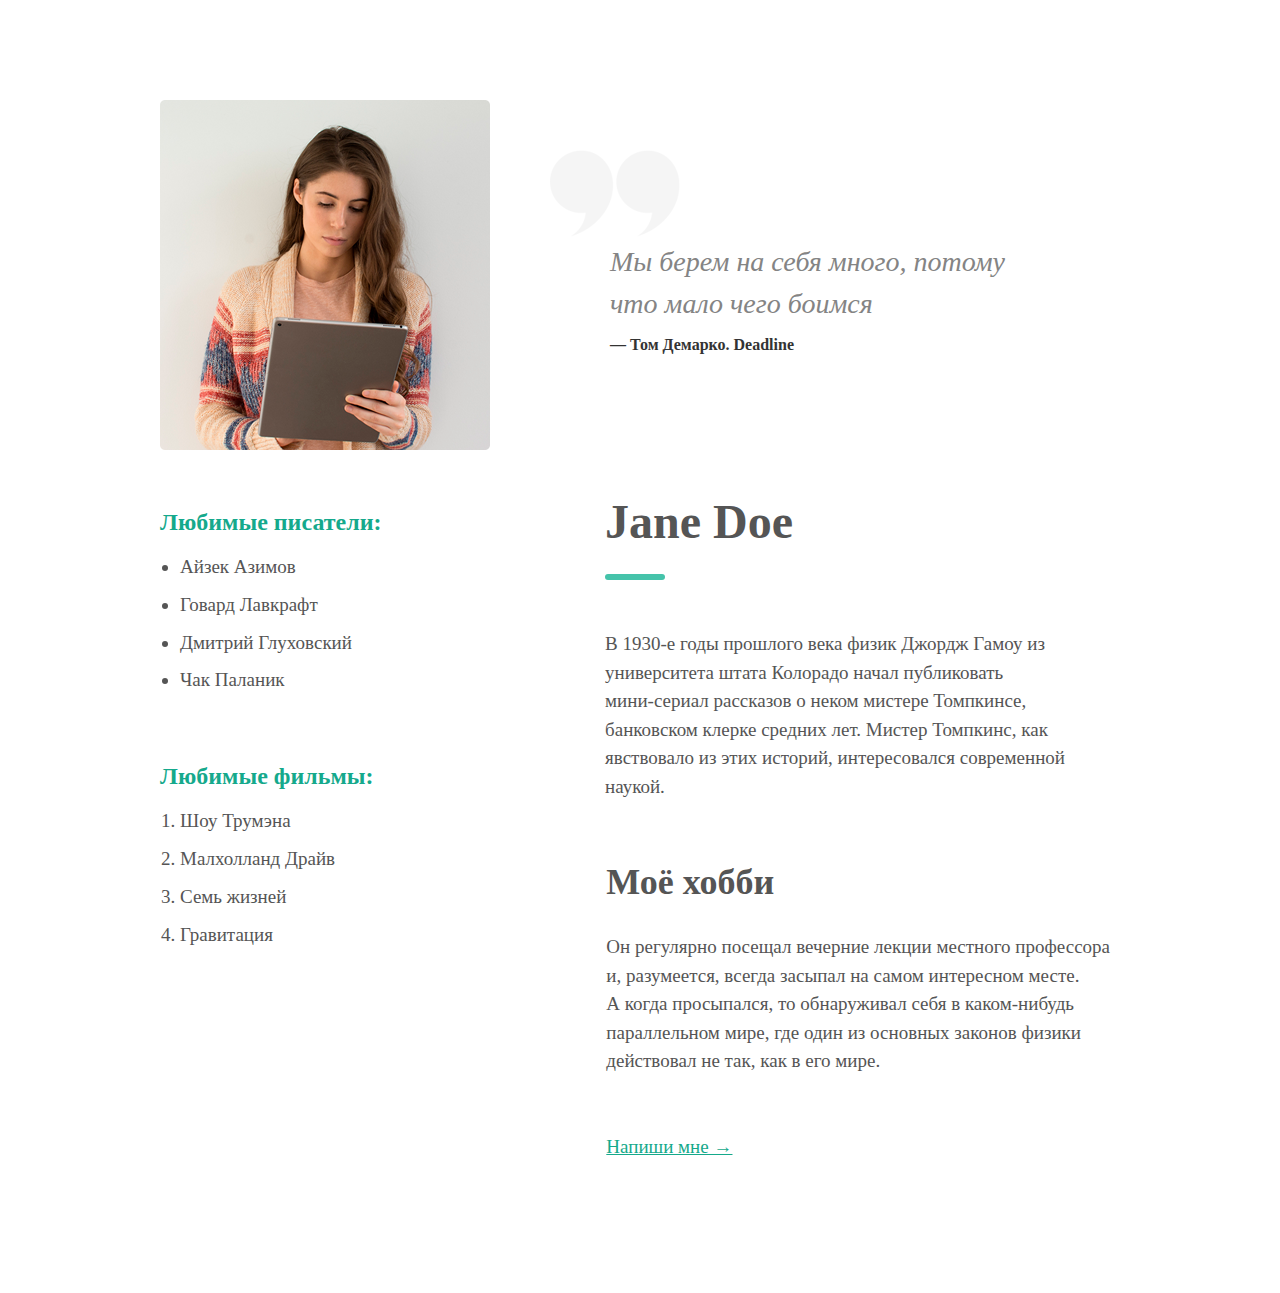
==== lw5/index.html @ c423356d "Fits version html layout" ====
<!DOCTYPE html>
<html lang="ru">
  <head>
    <meta charset="UTF-8">
    <title>Страничка о человеке</title>
    <link href="css/main.css" rel="stylesheet">
  </head>
  <body>
    <article>
      <div class="container">
        <div class="heading">
          <img src="img/photo.png" alt="Здесь будет моё фото" class="photo">
          <div class="quote">
            <img src="img/quotes.png" alt="Кавычки" class="quotes">
            <p>
              Мы берем на себя много, потому<br>
              что мало чего боимся
            </p>
            <b>
              — Том Демарко. Deadline
            </b>
          </div>
        </div>
        <div class="midlle">
          <div class="favorite writers">
            <b>Любимые писатели:</b>
            <ul>
              <li>
                Айзек Азимов
              </li>
              <li>
                Говард Лавкрафт
              </li>
              <li>
                Дмитрий Глуховский
              </li>
              <li>
                Чак Паланик
              </li>
            </ul>
          </div>
          <div class="text1">
            <h1>
              Jane Doe
            </h1>
            <div class="rectangle"></div>
            <p>
              В 1930-е годы прошлого века физик Джордж Гамоу из<br> 
              университета штата Колорадо начал публиковать<br> 
              мини-сериал рассказов о неком мистере Томпкинсе,<br> 
              банковском клерке средних лет. Мистер Томпкинс, как<br> 
              явствовало из этих историй, интересовался современной<br> 
              наукой. 
            </p>
          </div>
        </div>
        <div class="favorite movies">
          <b>Любимые фильмы:</b>
          <ol>
            <li>
              Шоу Трумэна
            </li>
            <li>
              Малхолланд Драйв
            </li>
            <li>
              Семь жизней
            </li>
            <li>
              Гравитация
            </li>
          </ol>
        </div>
        <div class="hobby">
          <h2>
            Моё хобби
          </h2>
          <p>
            Он регулярно посещал вечерние лекции местного профессора<br>
            и, разумеется, всегда засыпал на самом интересном месте.<br> 
            А когда просыпался, то обнаруживал себя в каком-нибудь<br> 
            параллельном мире, где один из основных законов физики<br> 
            действовал не так, как в его мире. 
          </p>
          <a class="ref" href="#">
            Напиши мне →
          </a>
        </div>
    </article>
  </body>
</html>
---- lw5/css/main.css ----
body 
{
    font-family: Arial, sans-serif; /*Запрашиваем на компьютере пользователя шрифт Arial, иначе загружаем любой без засечек*/
    padding: 0; /*Обнуляем уст-е браузером по-у оступы внутрь эл-а*/
    margin: 0; /*отсуп наружу эл-а(по периметру)*/
    color: #555;
}

div
{
    box-sizing: border-box;        /*Записать*/     
}

.container
{
    width: 1000px;
    margin: 0 auto;
}

.photo
{
    width: 330px;
    height: 350px;
    margin: 100px 0 0 20px;
}

.quote 
{
    display: inline;             /*Записать*/
    position: absolute;          /*Записать*/
    margin: 150px 0 0 60px;
}

.quote p
{
    margin: 0 0 0 60px;
    font: Italic 28px/1.5 Georgia;
    color: #848484
}

.quote b
{
    margin: 0 0 0 60px;
    font: Bold 16px/2.5 'Open Sans';
    color: #333
}

.midlle
{ 
    margin: 50px 0 0 20px;
}

.favorite b
{
    width: inherit;
    margin: 0;
    font: Bold 24px/1.5 'Open Sans';
    color: #15a98c
}

.writers
{
    width: 260px;
    float: left;
}

.midlle ul
{
    padding: 0 0 0 20px;
}

li
{
    margin: 15px 0 0 0;
    font: 19px/1.2 Georgia;
}

.text1
{
    float: right;
    position: relative;
    margin: 0 75px 0 0;
}

.text1 p
{
    font: 19px/1.5 Georgia;
    margin: 50px 0 0 0;
}

h1
{
    font: Bold 48px 'Open Sans';
    margin: -10px 0 0 0;
}

.rectangle
{
    background: #45c3aa;
    border-radius: 10px;
    width: 60px;
    height: 6px;
    margin: 25px 0 0 0;
}

.movies
{
    width: 260px;
    float: left;
    margin: 50px 0 0 20px;
}

ol
{
    padding: 0 0 0 20px;
}

.hobby
{
    float: right;
    margin: 0 30px 135px 0;    
}

h2
{
    font: Bold 36px 'Open Sans';
    margin: 60px 0 0 0;
}

.hobby p
{
    font: 19px/1.5 Georgia;
    margin: 30px 0 0 0;
}

.ref
{
    display: block;
    color: #15a98b;
    text-decoration: underline;
    font: 19px Georgia;
    margin: 60px 0 0 0;
}

.ref:hover
{
    color: #098d72;
}
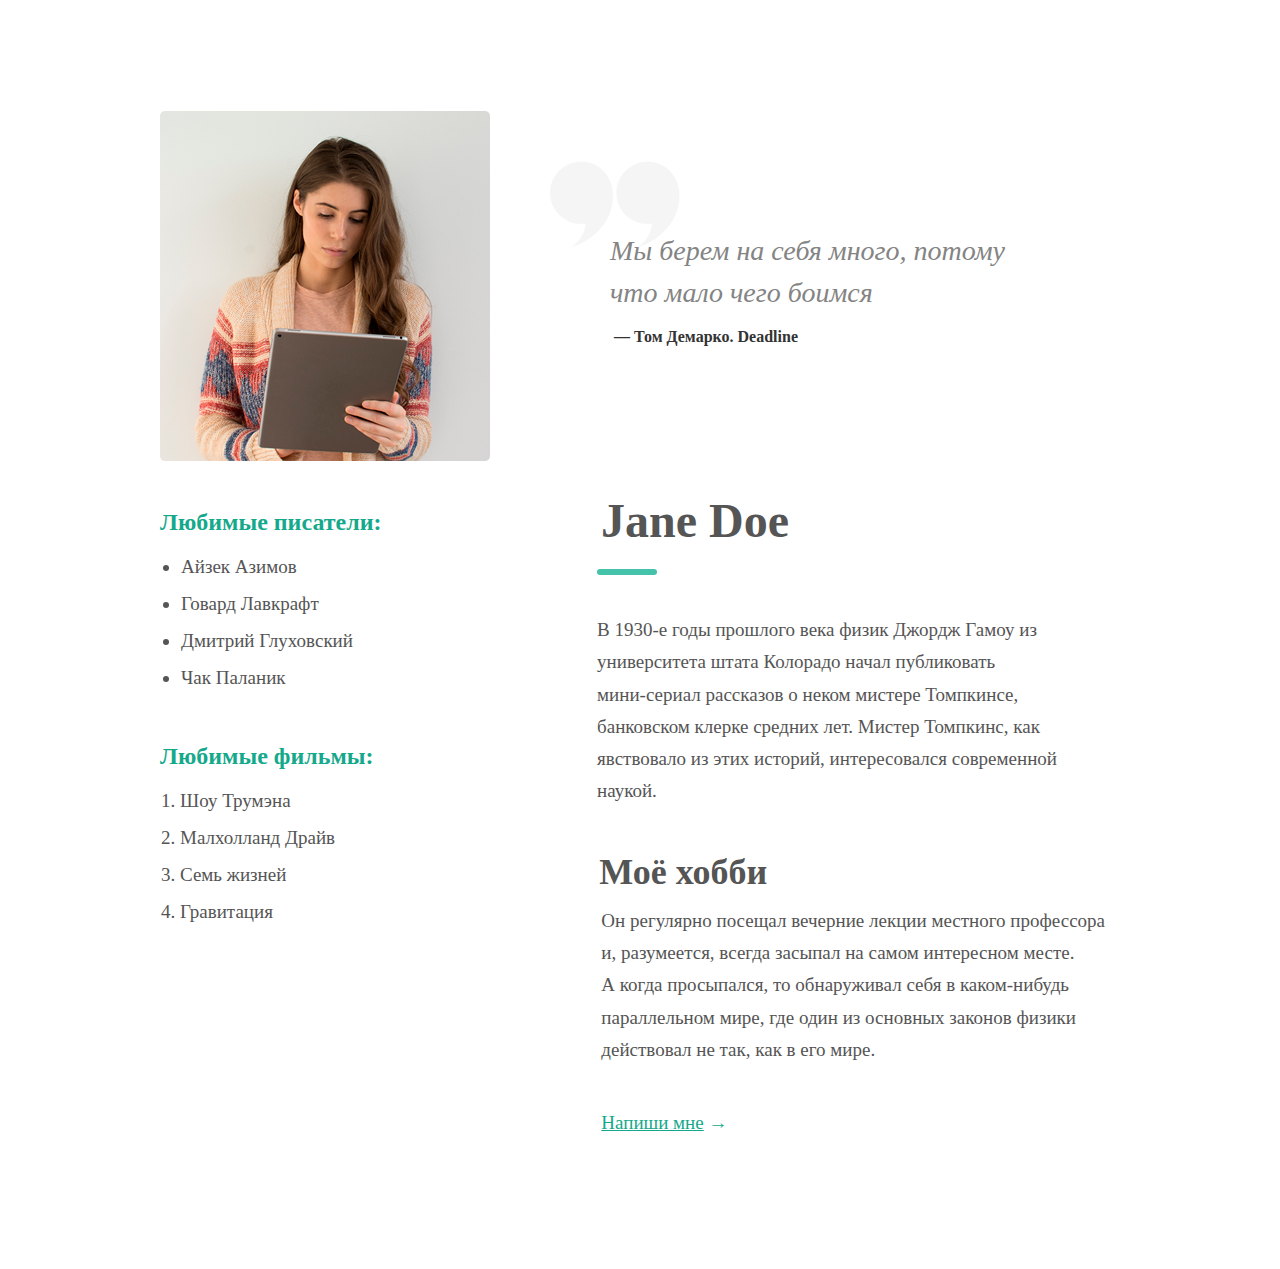
==== commit 4ad1edca: "update" ====
--- a/lw5/index.html
+++ b/lw5/index.html
@@ -21,41 +21,39 @@
             </b>
           </div>
         </div>
-        <div class="midlle">
-          <div class="favorite writers">
-            <b>Любимые писатели:</b>
-            <ul>
-              <li>
-                Айзек Азимов
-              </li>
-              <li>
-                Говард Лавкрафт
-              </li>
-              <li>
-                Дмитрий Глуховский
-              </li>
-              <li>
-                Чак Паланик
-              </li>
-            </ul>
-          </div>
-          <div class="text1">
-            <h1>
-              Jane Doe
-            </h1>
-            <div class="rectangle"></div>
-            <p>
-              В 1930-е годы прошлого века физик Джордж Гамоу из<br> 
-              университета штата Колорадо начал публиковать<br> 
-              мини-сериал рассказов о неком мистере Томпкинсе,<br> 
-              банковском клерке средних лет. Мистер Томпкинс, как<br> 
-              явствовало из этих историй, интересовался современной<br> 
-              наукой. 
-            </p>
-          </div>
+        <div class="favorite writers">
+          <strong>Любимые писатели:</strong>
+          <ul>
+            <li>
+              Айзек Азимов
+            </li>
+            <li>
+              Говард Лавкрафт
+            </li>
+            <li>
+              Дмитрий Глуховский
+            </li>
+            <li>
+              Чак Паланик
+            </li>
+          </ul>
+        </div>
+        <div class="text1">
+          <h1>
+            Jane Doe
+          </h1>
+          <div class="rectangle"></div>
+          <p>
+            В 1930-е годы прошлого века физик Джордж Гамоу из<br> 
+            университета штата Колорадо начал публиковать<br> 
+            мини-сериал рассказов о неком мистере Томпкинсе,<br> 
+            банковском клерке средних лет. Мистер Томпкинс, как<br> 
+            явствовало из этих историй, интересовался современной<br> 
+            наукой. 
+          </p>
         </div>
         <div class="favorite movies">
-          <b>Любимые фильмы:</b>
+          <strong>Любимые фильмы:</strong>
           <ol>
             <li>
               Шоу Трумэна
@@ -83,9 +81,10 @@
             действовал не так, как в его мире. 
           </p>
           <a class="ref" href="#">
-            Напиши мне →
+            <ins>Напиши мне</ins> →
           </a>
         </div>
+      </div>
     </article>
   </body>
 </html>--- a/lw5/css/main.css
+++ b/lw5/css/main.css
@@ -1,6 +1,6 @@
 body 
 {
-    font-family: Arial, sans-serif; /*Запрашиваем на компьютере пользователя шрифт Arial, иначе загружаем любой без засечек*/
+    font-family: Georgia, sans-serif; /*Запрашиваем на компьютере пользователя шрифт Arial, иначе загружаем любой без засечек*/
     padding: 0; /*Обнуляем уст-е браузером по-у оступы внутрь эл-а*/
     margin: 0; /*отсуп наружу эл-а(по периметру)*/
     color: #555;
@@ -21,36 +21,36 @@
 {
     width: 330px;
     height: 350px;
-    margin: 100px 0 0 20px;
+    margin: 111px 0 0 20px;
 }
 
 .quote 
 {
     display: inline;             /*Записать*/
     position: absolute;          /*Записать*/
-    margin: 150px 0 0 60px;
+}
+
+.quotes
+{
+    position: absolute;
+    margin: 161px 0 0 60px;
 }
 
 .quote p
 {
-    margin: 0 0 0 60px;
+    margin: 230px 0 0 120px;
     font: Italic 28px/1.5 Georgia;
     color: #848484
 }
 
 .quote b
 {
-    margin: 0 0 0 60px;
-    font: Bold 16px/2.5 'Open Sans';
+    margin: 0 0 0 124px;
+    font: Bold 16px/2.9 'Open Sans';
     color: #333
 }
 
-.midlle
-{ 
-    margin: 50px 0 0 20px;
-}
-
-.favorite b
+.favorite strong
 {
     width: inherit;
     margin: 0;
@@ -62,36 +62,37 @@
 {
     width: 260px;
     float: left;
+    margin: 39px 0 0 20px;
 }
 
-.midlle ul
+ul
 {
-    padding: 0 0 0 20px;
+    padding: 0 0 0 21px;
 }
 
 li
 {
     margin: 15px 0 0 0;
-    font: 19px/1.2 Georgia;
+    font: 19px/1.15 Georgia;
 }
 
 .text1
 {
     float: right;
     position: relative;
-    margin: 0 75px 0 0;
+    margin: 39px 83px 0 0;
 }
 
 .text1 p
 {
-    font: 19px/1.5 Georgia;
-    margin: 50px 0 0 0;
+    font: 19px/1.7 Georgia;
+    margin: 39px 0 0 0;
 }
 
 h1
 {
     font: Bold 48px 'Open Sans';
-    margin: -10px 0 0 0;
+    margin: -11px 0 0 4px;
 }
 
 .rectangle
@@ -100,14 +101,14 @@
     border-radius: 10px;
     width: 60px;
     height: 6px;
-    margin: 25px 0 0 0;
+    margin: 21px 0 0 0;
 }
 
 .movies
 {
     width: 260px;
     float: left;
-    margin: 50px 0 0 20px;
+    margin: 34px 0 0 20px;
 }
 
 ol
@@ -118,28 +119,28 @@
 .hobby
 {
     float: right;
-    margin: 0 30px 135px 0;    
+    margin: 0 35px 135px 0;    
 }
 
 h2
 {
     font: Bold 36px 'Open Sans';
-    margin: 60px 0 0 0;
+    margin: 43px 0 0 -2px;
 }
 
 .hobby p
 {
-    font: 19px/1.5 Georgia;
-    margin: 30px 0 0 0;
+    font: 19px/1.7 Georgia;
+    margin: 12px 0 0 0;
 }
 
 .ref
 {
     display: block;
     color: #15a98b;
-    text-decoration: underline;
+    text-decoration: none;
     font: 19px Georgia;
-    margin: 60px 0 0 0;
+    margin: 46px 0 0 0;
 }
 
 .ref:hover
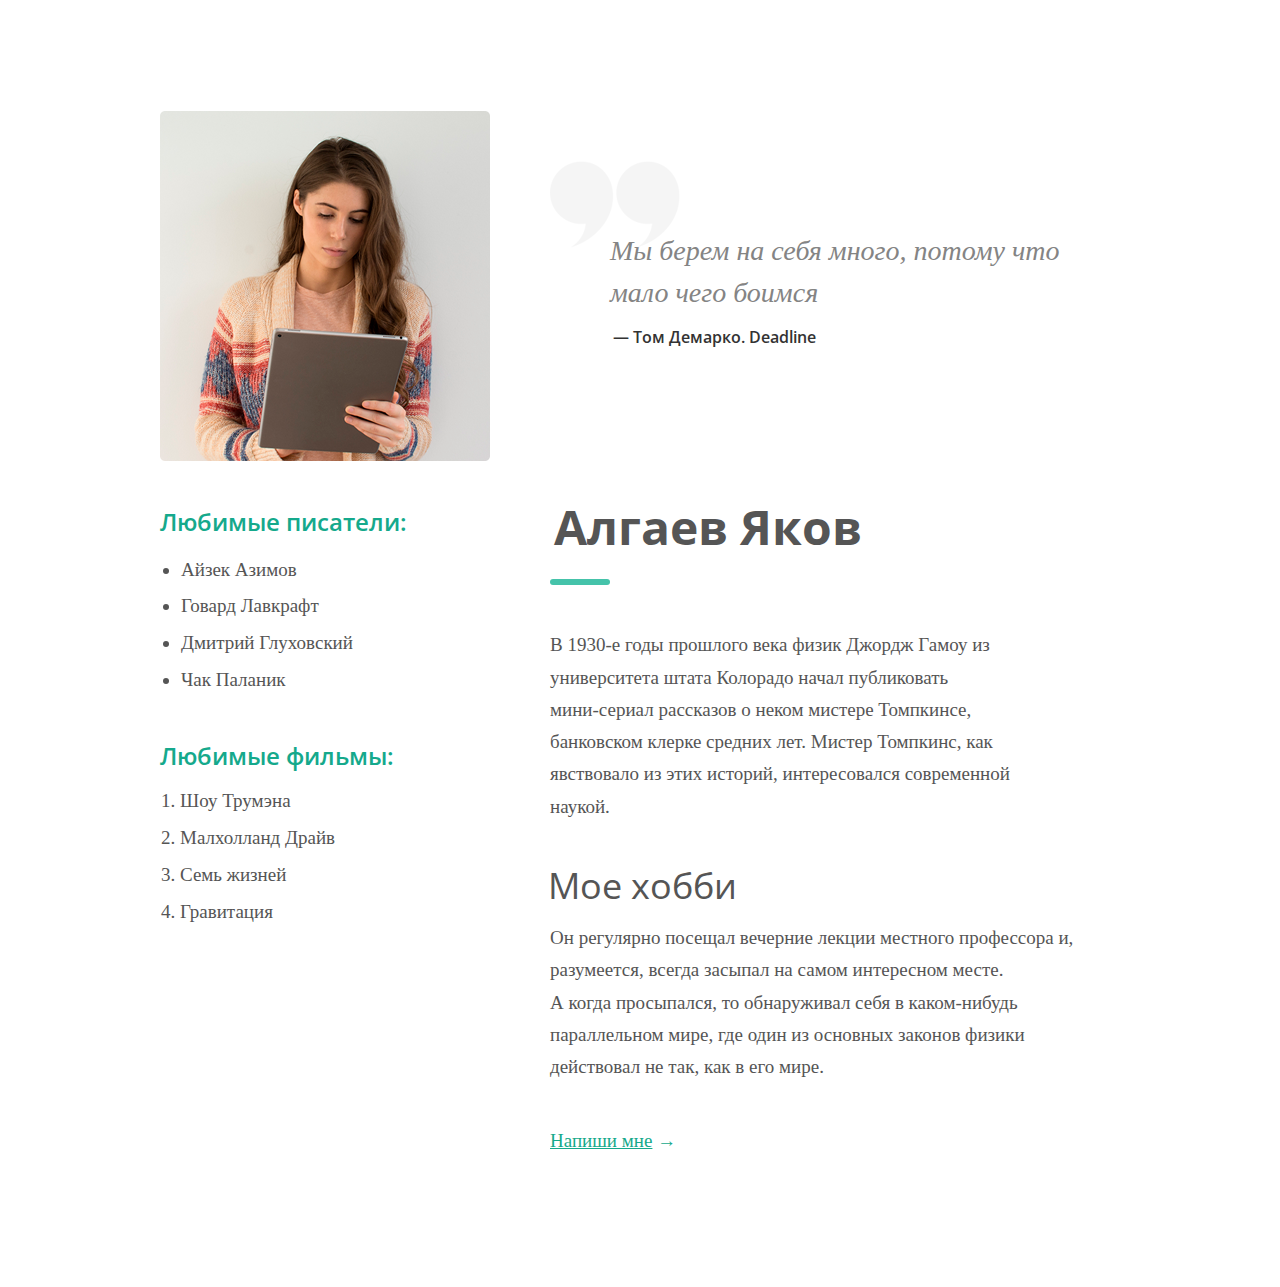
==== commit 5bdef7b7: "changed" ====
--- a/lw5/index.html
+++ b/lw5/index.html
@@ -12,18 +12,18 @@
           <img src="img/photo.png" alt="Здесь будет моё фото" class="photo">
           <div class="quote">
             <img src="img/quotes.png" alt="Кавычки" class="quotes">
-            <p>
-              Мы берем на себя много, потому<br>
+            <p class="citation">
+              Мы берем на себя много, потому
               что мало чего боимся
             </p>
-            <b>
+            <b class="author">
               — Том Демарко. Deadline
             </b>
           </div>
         </div>
         <div class="favorite writers">
           <strong>Любимые писатели:</strong>
-          <ul>
+          <ul class="list_writer">
             <li>
               Айзек Азимов
             </li>
@@ -38,23 +38,23 @@
             </li>
           </ul>
         </div>
-        <div class="text1">
-          <h1>
-            Jane Doe
+        <div class="text">
+          <h1 class="name">
+            Алгаев Яков
           </h1>
           <div class="rectangle"></div>
-          <p>
-            В 1930-е годы прошлого века физик Джордж Гамоу из<br> 
+          <p class="physic">
+            В 1930-е годы прошлого века физик Джордж Гамоу из 
             университета штата Колорадо начал публиковать<br> 
-            мини-сериал рассказов о неком мистере Томпкинсе,<br> 
-            банковском клерке средних лет. Мистер Томпкинс, как<br> 
-            явствовало из этих историй, интересовался современной<br> 
+            мини-сериал рассказов о неком мистере Томпкинсе, 
+            банковском клерке средних лет. Мистер Томпкинс, как 
+            явствовало из этих историй, интересовался современной 
             наукой. 
           </p>
         </div>
         <div class="favorite movies">
           <strong>Любимые фильмы:</strong>
-          <ol>
+          <ol class="list_film">
             <li>
               Шоу Трумэна
             </li>
@@ -70,14 +70,14 @@
           </ol>
         </div>
         <div class="hobby">
-          <h2>
-            Моё хобби
+          <h2 class="hobby_header">
+            Мое хобби
           </h2>
-          <p>
-            Он регулярно посещал вечерние лекции местного профессора<br>
-            и, разумеется, всегда засыпал на самом интересном месте.<br> 
-            А когда просыпался, то обнаруживал себя в каком-нибудь<br> 
-            параллельном мире, где один из основных законов физики<br> 
+          <p class="hobby_text">
+            Он регулярно посещал вечерние лекции местного профессора
+            и, разумеется, всегда засыпал на самом интересном месте.<br>     
+            А когда просыпался, то обнаруживал себя в каком-нибудь 
+            параллельном мире, где один из основных законов физики
             действовал не так, как в его мире. 
           </p>
           <a class="ref" href="#">
--- a/lw5/css/main.css
+++ b/lw5/css/main.css
@@ -1,14 +1,16 @@
+@import url('https://fonts.googleapis.com/css?family=Open+Sans:400,600,700&display=swap');
+
 body 
 {
-    font-family: Georgia, sans-serif; /*Запрашиваем на компьютере пользователя шрифт Arial, иначе загружаем любой без засечек*/
-    padding: 0; /*Обнуляем уст-е браузером по-у оступы внутрь эл-а*/
-    margin: 0; /*отсуп наружу эл-а(по периметру)*/
+    font: 19px/1.7 Georgia;
+    padding: 0;
+    margin: 0; 
     color: #555;
 }
 
 div
 {
-    box-sizing: border-box;        /*Записать*/     
+    box-sizing: border-box;         
 }
 
 .container
@@ -26,8 +28,8 @@
 
 .quote 
 {
-    display: inline;             /*Записать*/
-    position: absolute;          /*Записать*/
+    display: inline;             
+    position: absolute;          
 }
 
 .quotes
@@ -36,17 +38,18 @@
     margin: 161px 0 0 60px;
 }
 
-.quote p
+.citation
 {
+    width: 450px;
     margin: 230px 0 0 120px;
     font: Italic 28px/1.5 Georgia;
     color: #848484
 }
 
-.quote b
+.author
 {
-    margin: 0 0 0 124px;
-    font: Bold 16px/2.9 'Open Sans';
+    margin: 0 0 0 123px;
+    font: 600 16px/2.9 'Open Sans';
     color: #333
 }
 
@@ -54,7 +57,7 @@
 {
     width: inherit;
     margin: 0;
-    font: Bold 24px/1.5 'Open Sans';
+    font: 600 24px/1.5 'Open Sans';
     color: #15a98c
 }
 
@@ -62,12 +65,13 @@
 {
     width: 260px;
     float: left;
-    margin: 39px 0 0 20px;
+    margin: 33px 0 0 20px;
 }
 
-ul
+.list_writer
 {
     padding: 0 0 0 21px;
+    margin: 17px 0;
 }
 
 li
@@ -76,23 +80,17 @@
     font: 19px/1.15 Georgia;
 }
 
-.text1
+.text
 {
     float: right;
     position: relative;
     margin: 39px 83px 0 0;
 }
 
-.text1 p
+.name
 {
-    font: 19px/1.7 Georgia;
-    margin: 39px 0 0 0;
-}
-
-h1
-{
-    font: Bold 48px 'Open Sans';
-    margin: -11px 0 0 4px;
+    font: 700 48px 'Open Sans';
+    margin: -16px 0 0 4px;
 }
 
 .rectangle
@@ -101,34 +99,42 @@
     border-radius: 10px;
     width: 60px;
     height: 6px;
-    margin: 21px 0 0 0;
+    margin: 20px 0 0 0;
+}
+
+.physic
+{
+    width: 507px;
+    margin-top: 44px;
 }
 
 .movies
 {
     width: 260px;
     float: left;
-    margin: 34px 0 0 20px;
+    margin: 30px 0 0 20px;
 }
 
-ol
+.list_film
 {
     padding: 0 0 0 20px;
+    margin: 0;
 }
 
 .hobby
 {
+    width: 555px;
     float: right;
     margin: 0 35px 135px 0;    
 }
 
-h2
+.hobby_header
 {
-    font: Bold 36px 'Open Sans';
-    margin: 43px 0 0 -2px;
+    font: 400 36px 'Open Sans';
+    margin: 19px 0 0 -2px;
 }
 
-.hobby p
+.hobby_text
 {
     font: 19px/1.7 Georgia;
     margin: 12px 0 0 0;
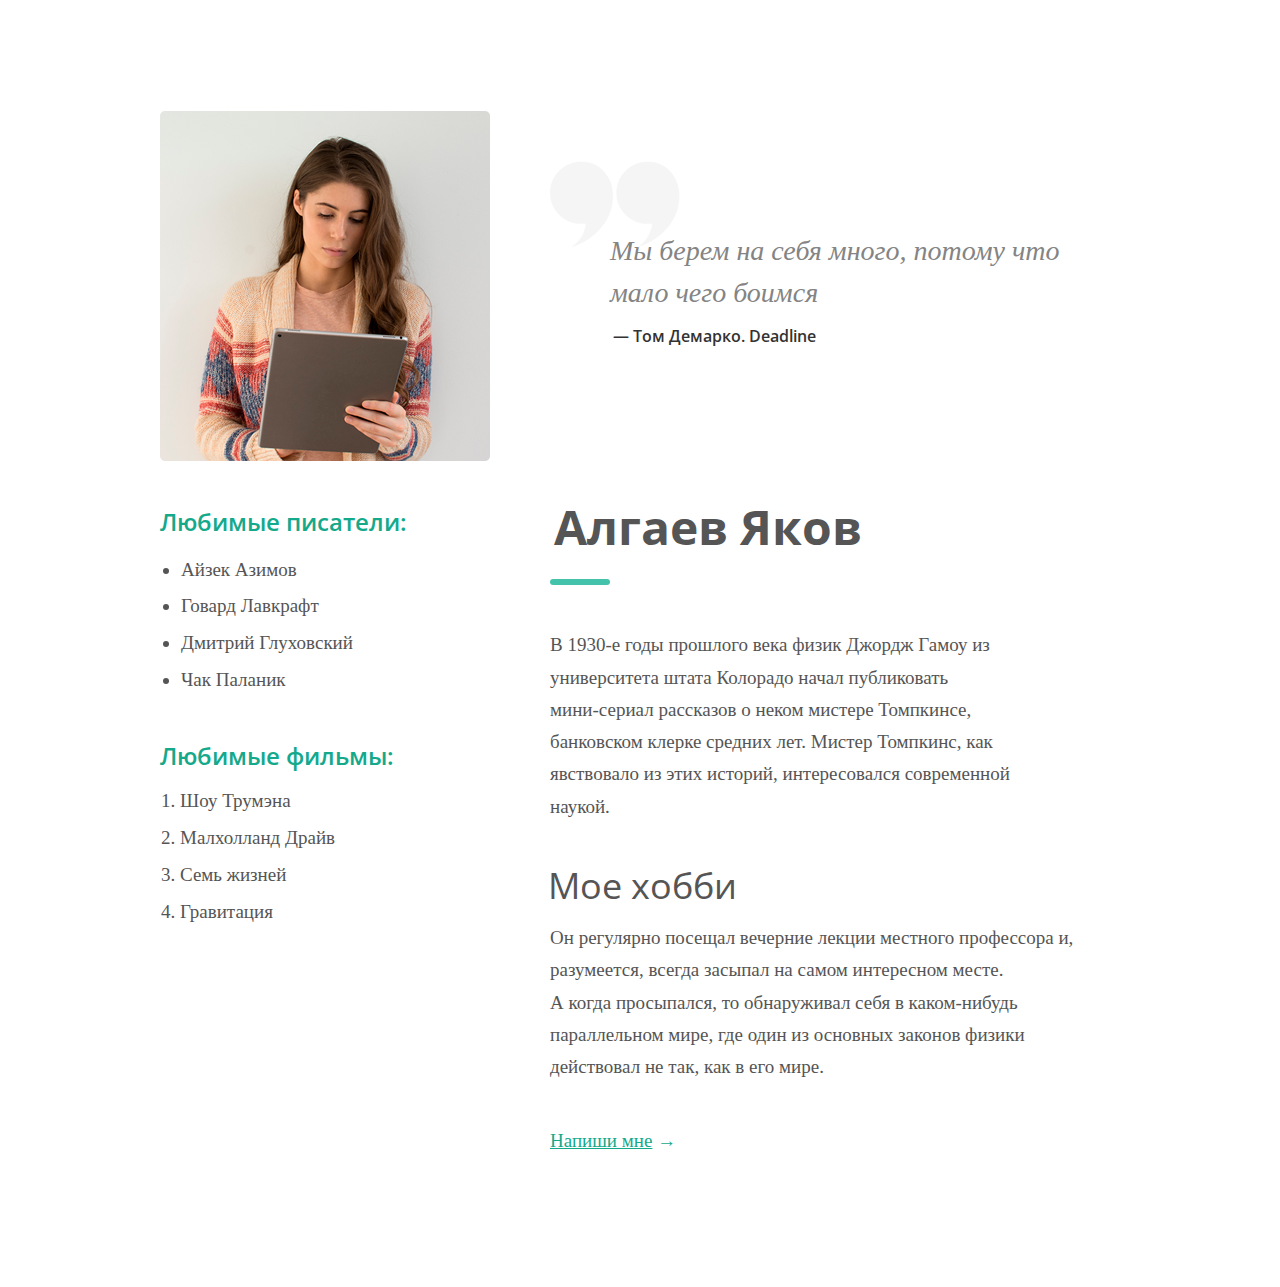
==== commit 99a57ced: "changed p.8" ====
--- a/lw5/index.html
+++ b/lw5/index.html
@@ -13,12 +13,10 @@
           <div class="quote">
             <img src="img/quotes.png" alt="Кавычки" class="quotes">
             <p class="citation">
-              Мы берем на себя много, потому
-              что мало чего боимся
+              Мы берем на себя много, потому что 
+              мало чего боимся<br>
+              <strong class="author">— Том Демарко. Deadline</strong>
             </p>
-            <b class="author">
-              — Том Демарко. Deadline
-            </b>
           </div>
         </div>
         <div class="favorite writers">
--- a/lw5/css/main.css
+++ b/lw5/css/main.css
@@ -48,9 +48,11 @@
 
 .author
 {
-    margin: 0 0 0 123px;
+    margin-left: 3px;
     font: 600 16px/2.9 'Open Sans';
-    color: #333
+    color: #333;
+    position: relative;
+    bottom: 2px;
 }
 
 .favorite strong
